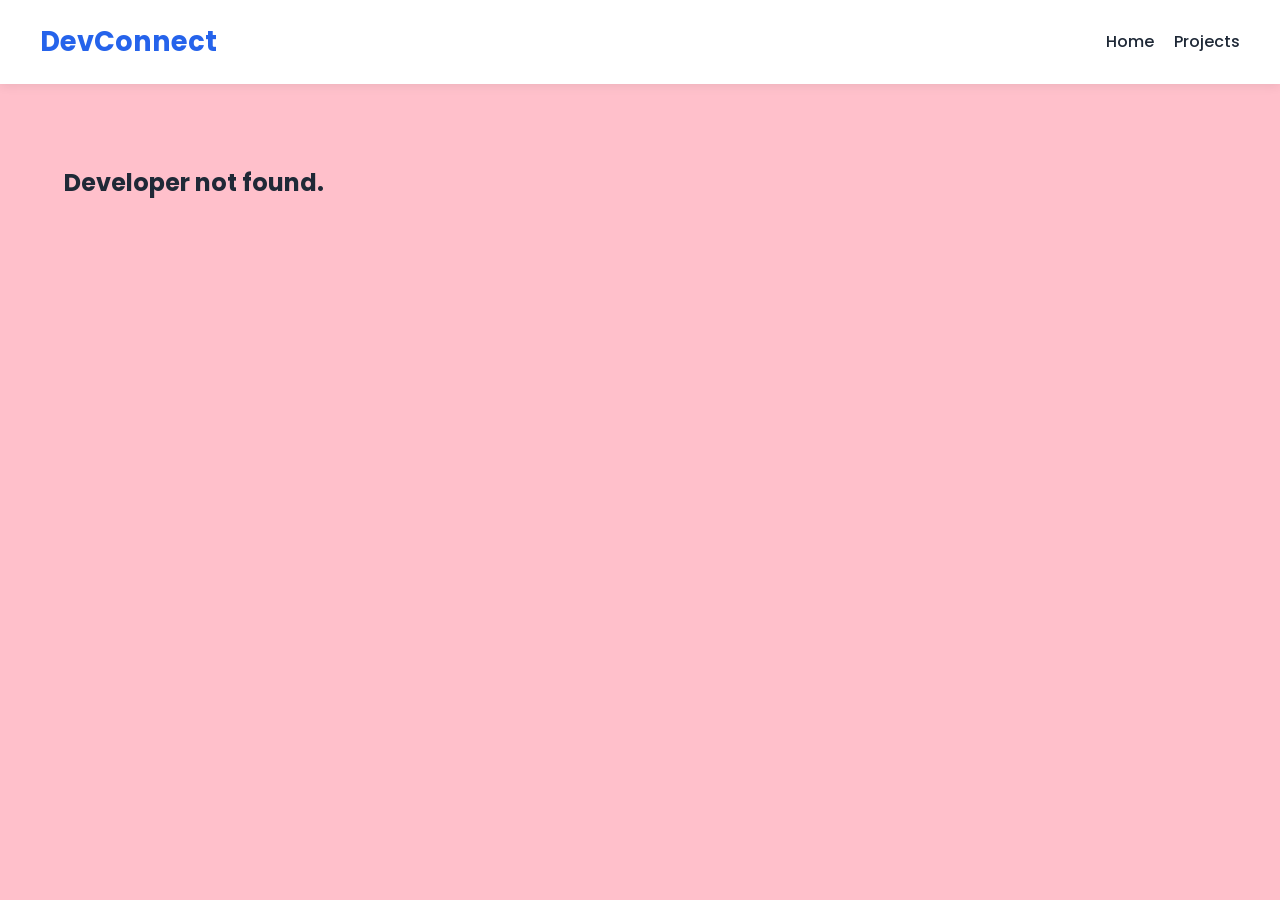
==== profile.html @ 8a1eb249 "Add registration modal UI" ====
<!DOCTYPE html>
<html lang="en">
<head>
    <meta charset="UTF-8">
    <meta name="viewport" content="width=device-width, initial-scale=1.0">
    <title>DevConnect - Developers</title>
    <link rel="stylesheet" href="css/style.css">
    <link rel="stylesheet" href="css/navbar.css">
    <link rel="stylesheet" href="css/cards.css">
    <link rel="stylesheet" href="css/responsive.css">
</head>
<body>
    <header>
        <nav class="navbar">
            <div class="logo">
                <h1>DevConnect</h1>
            </div>
            <ul class="nav-links">
                <li><a href="index.html">Home</a></li>
                
                <li><a href="projects.html">Projects</a></li>
                
            </ul>
            
        </nav>
    </header>
<section class="developers">
    <div class="container">
        <div id="profileContainer">

        </div>
    </div>
</section>
<script src="js/profile.js"></script>
</body>
</html>
    <!-- ==========================
     DEVELOPERS SECTION
---- css/style.css ----
/* ===========================
   GOOGLE FONT
=========================== */
@import url('https://fonts.googleapis.com/css2?family=Poppins:wght@300;400;500;600;700;800&display=swap');


/* ===========================
   RESET DEFAULT STYLES
=========================== */

*{
    margin:0;
    padding:0;
    box-sizing:border-box;
}


/* ===========================
   GLOBAL VARIABLES
=========================== */

:root{

    --primary-color:#2563eb;

    --secondary-color:#1e40af;

    --background-color:#f8fafc;

    --text-color:#1f2937;

    --white:#ffffff;

    --light-gray:#e5e7eb;

    --dark-gray:#6b7280;

}


/* ===========================
   BODY
=========================== */

body{

    font-family:'Poppins',sans-serif;

    background:var(--background-color);

    color:var(--text-color);

    line-height:1.6;

}


/* ===========================
   LINKS
=========================== */

a{

    text-decoration:none;

    color:inherit;

}


/* ===========================
   LISTS
=========================== */

ul{

    list-style:none;

}


/* ===========================
   IMAGES
=========================== */

img{

    max-width:100%;

    display:block;

}


/* ===========================
   BUTTON
=========================== */

button{

    font-family:inherit;

    cursor:pointer;

}

/*===========================
   Reusable Containers
============================*/
.container{
    width:min(90%,1200px);
    margin:0 auto;
    
}

/* ===========================
   HERO SECTION
=========================== */

.hero{

    min-height:85vh;

    display:flex;

    align-items:center;

}
.hero-content{

    display:grid;

    grid-template-columns:1fr 1fr;

    align-items:center;

    gap:60px;

}
/* ===========================
   HERO BADGE
=========================== */

.hero-badge{

    display:inline-block;

    background:#dbeafe;

    color:var(--primary-color);

    padding:8px 16px;

    border-radius:30px;

    font-size:.9rem;

    font-weight:600;

    margin-bottom:25px;

}


/* ===========================
   HERO TEXT
=========================== */

.hero-text h1{

    font-size:4rem;

    font-weight:800;

    letter-spacing:-2px;

    line-height:1.1;

    margin-bottom:25px;

}

.hero-text span{

    color:var(--primary-color);

}

.hero-text p{

    font-size:1.15rem;

    color:var(--dark-gray);

    max-width:550px;

    line-height:1.8;

    margin-bottom:40px;

}


/* ===========================
   HERO BUTTONS
=========================== */

.hero-buttons{

    display:flex;

    gap:20px;

}

.primary-btn{

    background:var(--primary-color);

    color:white;

    border:none;

    padding:14px 28px;

    border-radius:8px;

    font-size:1rem;

    font-weight:600;

    cursor:pointer;

    transition:all .3s ease;

}

.primary-btn:hover{

    transform:translateY(-3px);

    box-shadow:0 12px 25px rgba(37,99,235,.25);

}
.secondary-btn{

    background:white;

    color:var(--primary-color);

    border:2px solid var(--primary-color);

    padding:14px 28px;

    border-radius:8px;

    font-size:1rem;

    font-weight:600;

    cursor:pointer;

    transition:all .3s ease;

}

.secondary-btn:hover{

    background:var(--primary-color);

    color:white;

}


/* ===========================
   HERO IMAGE
=========================== */

.hero-image{

    display:flex;

    justify-content:center;

}

.hero-image img{

    width:100%;

    max-width:520px;

    animation:float 4s ease-in-out infinite;

}

/* ===========================
   FLOATING ANIMATION
=========================== */

@keyframes float{

    0%{

        transform:translateY(0);

    }

    50%{

        transform:translateY(-15px);

    }

    100%{

        transform:translateY(0);

    }

}
/* ===========================
   FOOTER
=========================== */

footer{

    background:#111827;

    color:white;

    padding:60px 0 20px;

}

.footer-grid{

    display:grid;

    grid-template-columns:2fr 1fr 1fr;

    gap:50px;

    margin-bottom:40px;

}

.footer-section h2{

    color:#60a5fa;

    margin-bottom:20px;

}

.footer-section h3{

    margin-bottom:20px;

}

.footer-section p{

    color:#d1d5db;

    margin-bottom:12px;

    line-height:1.7;

}

.footer-section ul{

    padding:0;

}

.footer-section ul li{

    margin-bottom:12px;

}

.footer-section a{

    color:#d1d5db;

    transition:.3s;

}

.footer-section a:hover{

    color:white;

}

hr{

    border:none;

    border-top:1px solid #374151;

    margin:25px 0;

}

.footer-bottom{

    text-align:center;

    color:#9ca3af;

}
---- css/navbar.css ----
/* ==========================
   NAVBAR
========================== */
body {
  background: pink !important;
}


.navbar{

    width:100%;

    display:flex;

    justify-content:space-between;

    align-items:center;

    padding:20px 40px;

    background:white;

    box-shadow:0 2px 10px rgba(0,0,0,0.08);

    position:sticky;

    top:0;

    z-index:1000;

}


/* ==========================
   LOGO
========================== */

.logo h1{

    color:var(--primary-color);

    font-size:1.7rem;

    font-weight:700;

}


/* ==========================
   NAV LINKS
========================== */

.nav-links{

    display:flex;

    gap:20px;

}


.nav-links a{

    font-size:1rem;

    font-weight:500;

    transition:0.3s;

}


.nav-links a:hover{

    color:var(--primary-color);

}


/* ==========================
   BUTTON
========================== */

.join-btn{

    padding:12px 22px;

    border:none;

    border-radius:8px;

    background:var(--primary-color);

    color:white;

    font-size:1rem;

    font-weight:600;

    transition:0.3s;

}


.join-btn:hover{

    background:var(--secondary-color);

}
---- css/cards.css ----
/* ===========================
   FEATURED DEVELOPERS
=========================== */

.developers{

    padding:80px 0;

}

.section-title{

    text-align:center;

    margin-bottom:50px;

}

.section-title h2{

    font-size:2.5rem;

    margin-bottom:10px;

}

.section-title p{

    color:var(--dark-gray);

}

/* Grid */

.developer-grid{

    display:grid;

    grid-template-columns:repeat(3,1fr);

    gap:30px;

}

/* Card */

.developer-card{

    background:white;

    padding:30px;

    border-radius:16px;

    text-align:center;

    box-shadow:0 8px 20px rgba(0,0,0,.08);

    transition:.3s;

}

.developer-card:hover{

    transform:translateY(-8px);

}

/* Image */

.developer-card img{

    width:120px;

    height:120px;

    border-radius:50%;

    margin:auto;

    margin-bottom:20px;

}

/* Name */

.developer-card h3{

    margin-bottom:8px;

}

/* Role */

.developer-card h4{

    color:var(--primary-color);

    margin-bottom:15px;

}

/* Description */

.developer-card p{

    color:var(--dark-gray);

    margin-bottom:20px;

}

/* Skills */

.skills{

    display:flex;

    justify-content:center;

    gap:10px;

    flex-wrap:wrap;

    margin-bottom:25px;

}

.skills span{

    background:#dbeafe;

    color:var(--primary-color);

    padding:6px 12px;

    border-radius:20px;

    font-size:.9rem;

}

/* Button */

.profile-btn{

    width:100%;

    background:var(--primary-color);

    color:white;

    border:none;

    padding:12px;

    border-radius:8px;

    font-weight:600;

    cursor:pointer;

}
/* ===========================
   FEATURED PROJECTS
=========================== */

.projects{

    padding:80px 0;

    background:#f8fafc;

}

.project-grid{

    display:grid;

    grid-template-columns:repeat(3,1fr);

    gap:30px;

}

.project-card{

    background:white;

    padding:30px;

    border-radius:16px;

    box-shadow:0 8px 20px rgba(0,0,0,.08);

    transition:.3s;

}

.project-card:hover{

    transform:translateY(-8px);

}

.project-card h3{

    color:var(--primary-color);

    margin-bottom:15px;

}

.project-card p{

    color:var(--dark-gray);

    margin-bottom:20px;

    line-height:1.6;

}

.project-tech{

    display:flex;

    flex-wrap:wrap;

    gap:10px;

    margin-bottom:25px;

}

.project-tech span{

    background:#dbeafe;

    color:var(--primary-color);

    padding:6px 12px;

    border-radius:20px;

    font-size:.9rem;

}

.project-btn{

    width:100%;

    border:none;

    background:var(--primary-color);

    color:white;

    padding:12px;

    border-radius:8px;

    font-size:1rem;

    font-weight:600;

    cursor:pointer;

    transition:.3s;

}

.project-btn:hover{

    background:var(--secondary-color);

}
/* ===========================
   STATISTICS
=========================== */

.stats{

    padding:80px 0;

}

.stats-grid{

    display:grid;

    grid-template-columns:repeat(4,1fr);

    gap:30px;

}

.stat-card{

    background:white;

    text-align:center;

    padding:40px 20px;

    border-radius:16px;

    box-shadow:0 8px 20px rgba(0,0,0,.08);

    transition:.3s;

}

.stat-card:hover{

    transform:translateY(-8px);

}

.stat-card h2{

    font-size:2.8rem;

    color:var(--primary-color);

    margin-bottom:10px;

}

.stat-card p{

    color:var(--dark-gray);

    font-size:1.1rem;

    font-weight:500;

}
---- css/responsive.css ----
/* ===========================
   TABLETS
=========================== */

@media (max-width:992px){

    .hero-content{

        grid-template-columns:1fr;

        text-align:center;

    }

    .hero-image{

        margin-top:40px;

    }

    .developer-grid{

        grid-template-columns:repeat(2,1fr);

    }

    .project-grid{

        grid-template-columns:repeat(2,1fr);

    }

    .stats-grid{

        grid-template-columns:repeat(2,1fr);

    }

    .footer-grid{

        grid-template-columns:1fr;

        text-align:center;

    }

}
/* ===========================
   MOBILE
=========================== */

@media (max-width:768px){

    .navbar{

        flex-direction:column;

        gap:20px;

    }

    .nav-links{

        flex-direction:column;

        align-items:center;

    }

    .hero-text h1{

        font-size:2.5rem;

    }

    .developer-grid{

        grid-template-columns:1fr;

    }

    .project-grid{

        grid-template-columns:1fr;

    }

    .stats-grid{

        grid-template-columns:1fr;

    }

    .hero-buttons{

        flex-direction:column;

    }

}
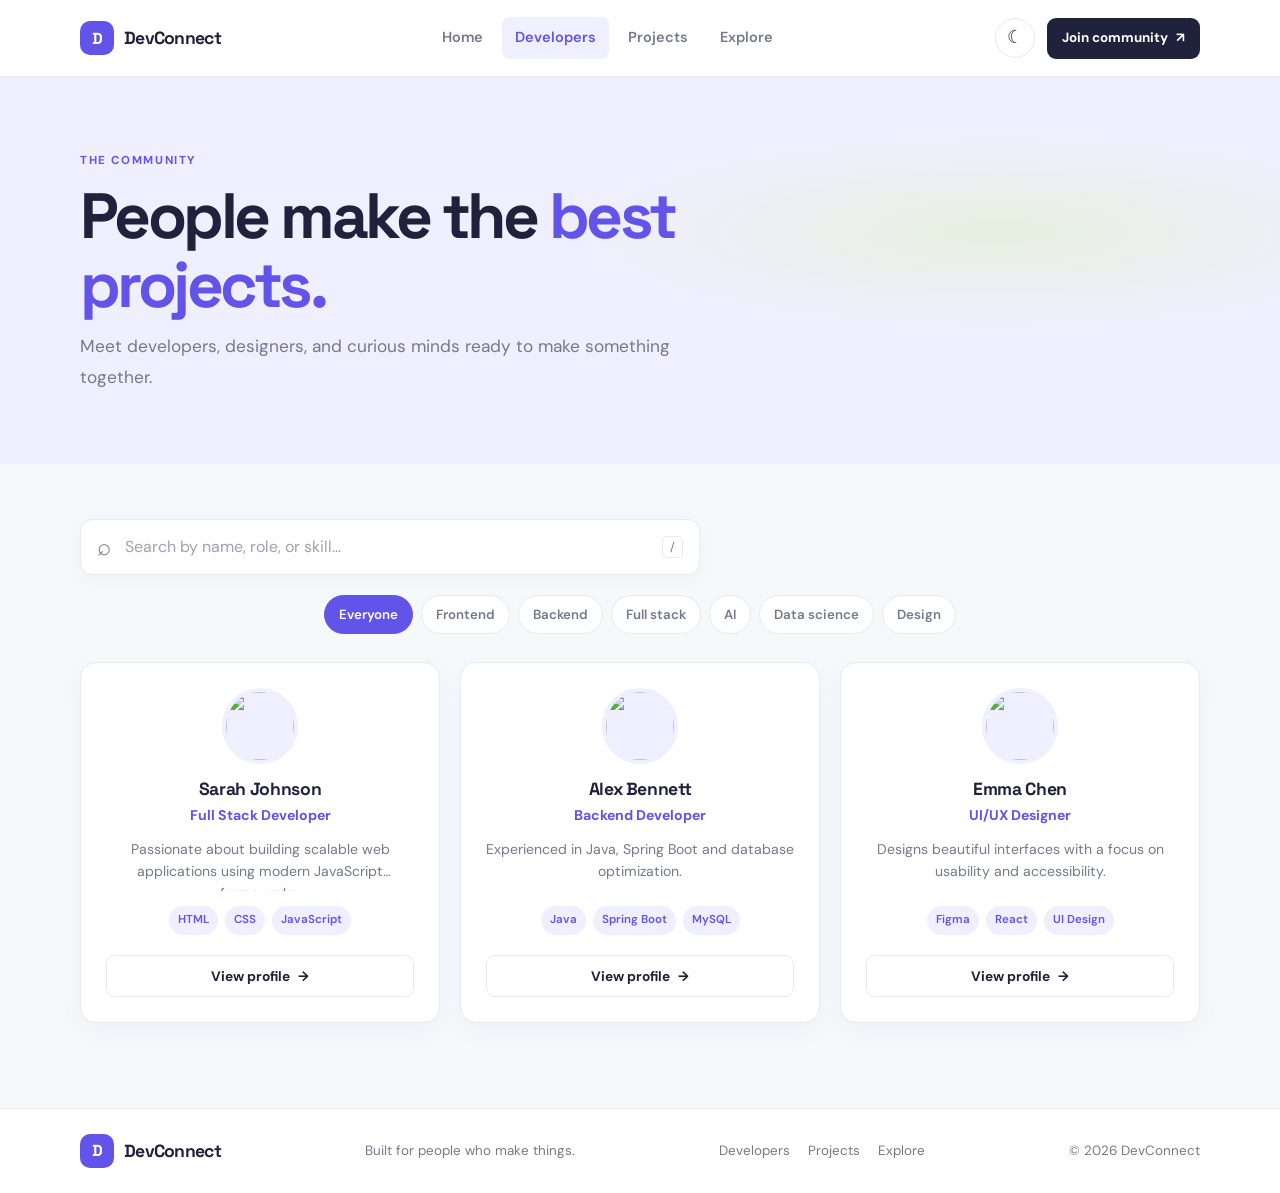
==== commit b38cf2e9: "Upgraded DevConnect with improved UI and enhanced features" ====
--- a/profile.html
+++ b/profile.html
@@ -3,36 +3,30 @@
 <head>
     <meta charset="UTF-8">
     <meta name="viewport" content="width=device-width, initial-scale=1.0">
-    <title>DevConnect - Developers</title>
-    <link rel="stylesheet" href="css/style.css">
-    <link rel="stylesheet" href="css/navbar.css">
-    <link rel="stylesheet" href="css/cards.css">
-    <link rel="stylesheet" href="css/responsive.css">
+    <meta name="description" content="Meet developers and find your next collaborator on DevConnect.">
+    <title>Developers — DevConnect</title>
+    <link rel="preconnect" href="https://fonts.googleapis.com">
+    <link rel="preconnect" href="https://fonts.gstatic.com" crossorigin>
+    <link href="https://fonts.googleapis.com/css2?family=DM+Sans:wght@400;500;600;700&family=Space+Grotesk:wght@500;600;700&display=swap" rel="stylesheet">
+    <link rel="stylesheet" href="css/style.css"><link rel="stylesheet" href="css/navbar.css"><link rel="stylesheet" href="css/cards.css"><link rel="stylesheet" href="css/responsive.css">
 </head>
 <body>
-    <header>
-        <nav class="navbar">
-            <div class="logo">
-                <h1>DevConnect</h1>
+    <header class="site-header"><nav class="navbar container" aria-label="Main navigation">
+        <a class="logo" href="index.html"><span class="logo-mark">D</span><span>DevConnect</span></a>
+        <ul class="nav-links"><li><a href="index.html">Home</a></li><li><a class="active" href="profile.html">Developers</a></li><li><a href="projects.html">Projects</a></li><li><a href="search.html">Explore</a></li></ul>
+        <div class="nav-actions"><button id="themeToggle" class="theme-btn" type="button" aria-label="Switch to dark theme">☾</button><a class="join-btn" href="index.html#join">Join community <span aria-hidden="true">↗</span></a></div>
+    </nav></header>
+    <main>
+        <section class="page-hero"><div class="container"><p class="eyebrow">THE COMMUNITY</p><h1>People make the <span>best projects.</span></h1><p>Meet developers, designers, and curious minds ready to make something together.</p></div></section>
+        <section class="page-content"><div class="container">
+            <div class="search-box"><span aria-hidden="true">⌕</span><input id="searchInput" type="search" placeholder="Search by name, role, or skill..." aria-label="Search developers"><kbd>/</kbd></div>
+            <div class="filter-buttons" aria-label="Filter developers by role">
+                <button class="filter-btn active" data-role="all" type="button">Everyone</button><button class="filter-btn" data-role="Frontend Developer" type="button">Frontend</button><button class="filter-btn" data-role="Backend Developer" type="button">Backend</button><button class="filter-btn" data-role="Full Stack Developer" type="button">Full stack</button><button class="filter-btn" data-role="AI Engineer" type="button">AI</button><button class="filter-btn" data-role="Data Scientist" type="button">Data science</button><button class="filter-btn" data-role="UI/UX Designer" type="button">Design</button>
             </div>
-            <ul class="nav-links">
-                <li><a href="index.html">Home</a></li>
-                
-                <li><a href="projects.html">Projects</a></li>
-                
-            </ul>
-            
-        </nav>
-    </header>
-<section class="developers">
-    <div class="container">
-        <div id="profileContainer">
-
-        </div>
-    </div>
-</section>
-<script src="js/profile.js"></script>
+            <div id="profileContainer"></div><div class="developer-grid" id="developerGrid" aria-live="polite"></div>
+        </div></section>
+    </main>
+    <footer class="site-footer"><div class="container footer-inner"><a class="logo footer-logo" href="index.html"><span class="logo-mark">D</span><span>DevConnect</span></a><p>Built for people who make things.</p><div class="footer-links"><a href="profile.html">Developers</a><a href="projects.html">Projects</a><a href="search.html">Explore</a></div><small>© 2026 DevConnect</small></div></footer>
+    <script src="js/storage.js"></script><script src="js/developers.js"></script><script src="js/profile.js"></script><script src="js/theme.js"></script>
 </body>
 </html>
-    <!-- ==========================
-     DEVELOPERS SECTION
--- a/css/style.css
+++ b/css/style.css
@@ -1,415 +1,458 @@
-/* ===========================
-   GOOGLE FONT
-=========================== */
-@import url('https://fonts.googleapis.com/css2?family=Poppins:wght@300;400;500;600;700;800&display=swap');
-
-
-/* ===========================
-   RESET DEFAULT STYLES
-=========================== */
-
-*{
-    margin:0;
-    padding:0;
-    box-sizing:border-box;
-}
-
-
-/* ===========================
-   GLOBAL VARIABLES
-=========================== */
-
-:root{
-
-    --primary-color:#2563eb;
-
-    --secondary-color:#1e40af;
-
-    --background-color:#f8fafc;
-
-    --text-color:#1f2937;
-
-    --white:#ffffff;
-
-    --light-gray:#e5e7eb;
-
-    --dark-gray:#6b7280;
-
-}
-
-
-/* ===========================
-   BODY
-=========================== */
-
-body{
-
-    font-family:'Poppins',sans-serif;
-
-    background:var(--background-color);
-
-    color:var(--text-color);
-
-    line-height:1.6;
-
-}
-
-
-/* ===========================
-   LINKS
-=========================== */
-
-a{
-
-    text-decoration:none;
-
-    color:inherit;
-
-}
-
-
-/* ===========================
-   LISTS
-=========================== */
-
-ul{
-
-    list-style:none;
-
-}
-
-
-/* ===========================
-   IMAGES
-=========================== */
-
-img{
-
-    max-width:100%;
-
-    display:block;
-
-}
-
-
-/* ===========================
-   BUTTON
-=========================== */
-
-button{
-
-    font-family:inherit;
-
-    cursor:pointer;
-
-}
-
-/*===========================
-   Reusable Containers
-============================*/
-.container{
-    width:min(90%,1200px);
-    margin:0 auto;
-    
-}
-
-/* ===========================
-   HERO SECTION
-=========================== */
-
-.hero{
-
-    min-height:85vh;
-
-    display:flex;
-
-    align-items:center;
-
-}
-.hero-content{
-
-    display:grid;
-
-    grid-template-columns:1fr 1fr;
-
-    align-items:center;
-
-    gap:60px;
-
-}
-/* ===========================
-   HERO BADGE
-=========================== */
-
-.hero-badge{
-
-    display:inline-block;
-
-    background:#dbeafe;
-
-    color:var(--primary-color);
-
-    padding:8px 16px;
-
-    border-radius:30px;
-
-    font-size:.9rem;
-
-    font-weight:600;
-
-    margin-bottom:25px;
-
-}
-
-
-/* ===========================
-   HERO TEXT
-=========================== */
-
-.hero-text h1{
-
-    font-size:4rem;
-
-    font-weight:800;
-
-    letter-spacing:-2px;
-
-    line-height:1.1;
-
-    margin-bottom:25px;
-
-}
-
-.hero-text span{
-
-    color:var(--primary-color);
-
-}
-
-.hero-text p{
-
-    font-size:1.15rem;
-
-    color:var(--dark-gray);
-
-    max-width:550px;
-
-    line-height:1.8;
-
-    margin-bottom:40px;
-
-}
-
-
-/* ===========================
-   HERO BUTTONS
-=========================== */
-
-.hero-buttons{
-
-    display:flex;
-
-    gap:20px;
-
-}
-
-.primary-btn{
-
-    background:var(--primary-color);
-
-    color:white;
-
-    border:none;
-
-    padding:14px 28px;
-
-    border-radius:8px;
-
-    font-size:1rem;
-
-    font-weight:600;
-
-    cursor:pointer;
-
-    transition:all .3s ease;
-
-}
-
-.primary-btn:hover{
-
-    transform:translateY(-3px);
-
-    box-shadow:0 12px 25px rgba(37,99,235,.25);
-
-}
-.secondary-btn{
-
-    background:white;
-
-    color:var(--primary-color);
-
-    border:2px solid var(--primary-color);
-
-    padding:14px 28px;
-
-    border-radius:8px;
-
-    font-size:1rem;
-
-    font-weight:600;
-
-    cursor:pointer;
-
-    transition:all .3s ease;
-
-}
-
-.secondary-btn:hover{
-
-    background:var(--primary-color);
-
-    color:white;
-
-}
-
-
-/* ===========================
-   HERO IMAGE
-=========================== */
-
-.hero-image{
-
-    display:flex;
-
-    justify-content:center;
-
-}
-
-.hero-image img{
-
-    width:100%;
-
-    max-width:520px;
-
-    animation:float 4s ease-in-out infinite;
-
-}
-
-/* ===========================
-   FLOATING ANIMATION
-=========================== */
-
-@keyframes float{
-
-    0%{
-
-        transform:translateY(0);
-
-    }
-
-    50%{
-
-        transform:translateY(-15px);
-
-    }
-
-    100%{
-
-        transform:translateY(0);
-
-    }
-
-}
-/* ===========================
-   FOOTER
-=========================== */
-
-footer{
-
-    background:#111827;
-
-    color:white;
-
-    padding:60px 0 20px;
-
-}
-
-.footer-grid{
-
-    display:grid;
-
-    grid-template-columns:2fr 1fr 1fr;
-
-    gap:50px;
-
-    margin-bottom:40px;
-
-}
-
-.footer-section h2{
-
-    color:#60a5fa;
-
-    margin-bottom:20px;
-
-}
-
-.footer-section h3{
-
-    margin-bottom:20px;
-
-}
-
-.footer-section p{
-
-    color:#d1d5db;
-
-    margin-bottom:12px;
-
-    line-height:1.7;
-
-}
-
-.footer-section ul{
-
-    padding:0;
-
-}
-
-.footer-section ul li{
-
-    margin-bottom:12px;
-
-}
-
-.footer-section a{
-
-    color:#d1d5db;
-
-    transition:.3s;
-
-}
-
-.footer-section a:hover{
-
-    color:white;
-
-}
-
-hr{
-
-    border:none;
-
-    border-top:1px solid #374151;
-
-    margin:25px 0;
-
-}
-
-.footer-bottom{
-
-    text-align:center;
-
-    color:#9ca3af;
-
-}+:root {
+    color-scheme: light;
+    --primary: #6254e8;
+    --primary-dark: #4e42ce;
+    --accent: #c9f277;
+    --background: #f7f8fc;
+    --surface: #ffffff;
+    --surface-soft: #f0efff;
+    --text: #20213a;
+    --muted: #76788c;
+    --border: #e8e9f1;
+    --shadow: 0 16px 46px rgba(37, 39, 78, .08);
+    --heading-font: "Space Grotesk", sans-serif;
+}
+
+* {
+    box-sizing: border-box;
+}
+
+[hidden] {
+    display: none !important;
+}
+
+html {
+    scroll-behavior: smooth;
+}
+
+body {
+    margin: 0;
+    background: var(--background);
+    color: var(--text);
+    font-family: "DM Sans", sans-serif;
+    font-size: 16px;
+    line-height: 1.6;
+    transition: background-color .2s ease, color .2s ease;
+}
+
+body.dark-mode {
+    color-scheme: dark;
+    --background: #141522;
+    --surface: #1d1e2d;
+    --surface-soft: #292743;
+    --text: #f2f1fa;
+    --muted: #a4a5b8;
+    --border: #343548;
+    --shadow: 0 16px 46px rgba(0, 0, 0, .2);
+}
+
+body.modal-open {
+    overflow: hidden;
+}
+
+a {
+    color: inherit;
+    text-decoration: none;
+}
+
+button,
+input,
+textarea {
+    font: inherit;
+}
+
+button,
+a {
+    -webkit-tap-highlight-color: transparent;
+}
+
+button {
+    cursor: pointer;
+}
+
+img {
+    display: block;
+    max-width: 100%;
+}
+
+.container {
+    width: min(1120px, calc(100% - 48px));
+    margin-inline: auto;
+}
+
+.hero {
+    position: relative;
+    overflow: hidden;
+    min-height: 610px;
+    display: flex;
+    align-items: center;
+    background:
+        radial-gradient(ellipse at 75% 46%, rgba(201, 242, 119, .23), transparent 28%),
+        linear-gradient(115deg, var(--background) 48%, #f0efff 100%);
+}
+
+.dark-mode .hero {
+    background:
+        radial-gradient(ellipse at 75% 46%, rgba(111, 130, 58, .22), transparent 28%),
+        linear-gradient(115deg, var(--background) 48%, #202035 100%);
+}
+
+.hero-content {
+    display: grid;
+    grid-template-columns: 1.05fr .95fr;
+    align-items: center;
+    gap: 48px;
+    padding-block: 70px;
+}
+
+.hero-text {
+    position: relative;
+    z-index: 1;
+}
+
+.hero-badge {
+    display: inline-flex;
+    align-items: center;
+    gap: 9px;
+    padding: 8px 13px;
+    border: 1px solid var(--border);
+    border-radius: 999px;
+    background: var(--surface);
+    color: var(--muted);
+    font-size: .82rem;
+    font-weight: 600;
+}
+
+.status-dot {
+    width: 8px;
+    height: 8px;
+    border-radius: 50%;
+    background: #79c64d;
+    box-shadow: 0 0 0 4px rgba(121, 198, 77, .15);
+}
+
+.hero h1,
+.page-hero h1 {
+    margin: 23px 0 18px;
+    font: 700 clamp(2.8rem, 5vw, 4.65rem)/1.07 var(--heading-font);
+    letter-spacing: -.055em;
+}
+
+.hero h1 span,
+.page-hero h1 span {
+    color: var(--primary);
+}
+
+.hero-text > p,
+.page-hero p:not(.eyebrow) {
+    max-width: 560px;
+    margin: 0;
+    color: var(--muted);
+    font-size: 1.08rem;
+    line-height: 1.8;
+}
+
+.hero-buttons {
+    display: flex;
+    flex-wrap: wrap;
+    gap: 12px;
+    margin-top: 30px;
+}
+
+.primary-btn,
+.secondary-btn {
+    display: inline-flex;
+    align-items: center;
+    justify-content: center;
+    gap: 12px;
+    min-height: 48px;
+    padding: 0 21px;
+    border: 1px solid transparent;
+    border-radius: 10px;
+    font-weight: 700;
+    transition: transform .18s ease, background-color .18s ease, box-shadow .18s ease;
+}
+
+.primary-btn {
+    background: var(--primary);
+    color: #fff;
+    box-shadow: 0 8px 18px rgba(98, 84, 232, .2);
+}
+
+.primary-btn:hover {
+    transform: translateY(-2px);
+    background: var(--primary-dark);
+    box-shadow: 0 12px 24px rgba(98, 84, 232, .25);
+}
+
+.secondary-btn {
+    border-color: var(--border);
+    background: var(--surface);
+    color: var(--text);
+}
+
+.secondary-btn:hover {
+    transform: translateY(-2px);
+    border-color: var(--primary);
+    color: var(--primary);
+}
+
+.hero-proof {
+    display: flex;
+    align-items: center;
+    gap: 12px;
+    margin-top: 36px;
+    color: var(--muted);
+    font-size: .88rem;
+}
+
+.avatar-stack {
+    display: flex;
+    padding-left: 5px;
+}
+
+.avatar-stack span {
+    display: grid;
+    width: 31px;
+    height: 31px;
+    margin-left: -5px;
+    place-items: center;
+    border: 2px solid var(--background);
+    border-radius: 50%;
+    background: #e3dcff;
+    color: #5345bd;
+    font-size: .61rem;
+    font-weight: 700;
+}
+
+.avatar-stack span:nth-child(2) { background: #ddf2c0; color: #436a20; }
+.avatar-stack span:nth-child(3) { background: #ffdfd3; color: #9c523d; }
+.avatar-stack span:nth-child(4) { background: var(--primary); color: #fff; }
+
+.hero-visual {
+    position: relative;
+    display: grid;
+    min-height: 390px;
+    place-items: center;
+}
+
+.hero-visual > img {
+    position: relative;
+    z-index: 1;
+    width: min(100%, 470px);
+    filter: drop-shadow(0 20px 24px rgba(79, 76, 125, .1));
+}
+
+.hero-orbit {
+    position: absolute;
+    width: 360px;
+    height: 360px;
+    border: 1px solid rgba(98, 84, 232, .13);
+    border-radius: 50%;
+}
+
+.orbit-two {
+    width: 285px;
+    height: 285px;
+    border-color: rgba(98, 84, 232, .1);
+}
+
+.floating-note {
+    position: absolute;
+    z-index: 2;
+    display: flex;
+    align-items: center;
+    gap: 10px;
+    padding: 12px 16px 12px 12px;
+    border: 1px solid rgba(232, 233, 241, .8);
+    border-radius: 14px;
+    background: var(--surface);
+    box-shadow: var(--shadow);
+}
+
+.note-top { top: 43px; right: -5px; }
+.note-bottom { bottom: 40px; left: 0; }
+.note-icon { display: grid; width: 34px; height: 34px; place-items: center; border-radius: 10px; background: #f0efff; color: var(--primary); font-size: 1.1rem; }
+.note-green { background: #edf8df; color: #558b29; }
+.floating-note strong,
+.floating-note small { display: block; }
+.floating-note strong { font-size: .8rem; }
+.floating-note small { color: var(--muted); font-size: .69rem; }
+
+.section-space {
+    padding-block: 88px;
+}
+
+.section-heading {
+    display: flex;
+    align-items: end;
+    justify-content: space-between;
+    gap: 24px;
+    margin-bottom: 30px;
+}
+
+.eyebrow {
+    margin: 0 0 8px;
+    color: var(--primary);
+    font-size: .72rem;
+    font-weight: 700;
+    letter-spacing: .14em;
+}
+
+.section-heading h2,
+.join-banner h2 {
+    margin: 0;
+    font: 700 clamp(1.8rem, 3vw, 2.45rem)/1.2 var(--heading-font);
+    letter-spacing: -.04em;
+}
+
+.section-intro {
+    margin: 8px 0 0;
+    color: var(--muted);
+}
+
+.text-link {
+    flex: none;
+    color: var(--primary);
+    font-weight: 700;
+}
+
+.text-link span {
+    display: inline-block;
+    margin-left: 5px;
+    transition: transform .18s ease;
+}
+
+.text-link:hover span { transform: translateX(4px); }
+
+.search-box {
+    display: flex;
+    align-items: center;
+    gap: 12px;
+    width: min(100%, 620px);
+    min-height: 56px;
+    margin: 0 auto 20px;
+    padding: 0 16px;
+    border: 1px solid var(--border);
+    border-radius: 12px;
+    background: var(--surface);
+    color: var(--muted);
+    box-shadow: 0 5px 16px rgba(37, 39, 78, .03);
+}
+
+.search-box > span { font-size: 1.5rem; line-height: 1; }
+.search-box input { flex: 1; width: 0; border: 0; outline: 0; background: transparent; color: var(--text); }
+.search-box input::placeholder { color: #a0a1b0; }
+.search-box kbd { padding: 2px 7px; border: 1px solid var(--border); border-radius: 5px; color: var(--muted); font: .75rem "DM Sans", sans-serif; }
+
+.filter-buttons {
+    display: flex;
+    flex-wrap: wrap;
+    justify-content: center;
+    gap: 8px;
+    margin: 0 auto 28px;
+}
+
+.filter-btn {
+    padding: 8px 14px;
+    border: 1px solid var(--border);
+    border-radius: 999px;
+    background: var(--surface);
+    color: var(--muted);
+    font-size: .83rem;
+    font-weight: 600;
+    transition: all .18s ease;
+}
+
+.filter-btn:hover,
+.filter-btn.active {
+    border-color: var(--primary);
+    background: var(--primary);
+    color: #fff;
+}
+
+.projects {
+    background: var(--surface-soft);
+}
+
+.join-banner {
+    padding-block: 64px;
+    background: var(--primary);
+    color: #fff;
+}
+
+.join-banner-inner {
+    display: flex;
+    align-items: center;
+    justify-content: space-between;
+    gap: 30px;
+}
+
+.join-banner .eyebrow { color: var(--accent); }
+.join-banner p:not(.eyebrow) { margin: 10px 0 0; color: rgba(255,255,255,.78); }
+.join-banner .primary-btn { flex: none; background: var(--accent); color: #25283b; box-shadow: none; }
+.join-banner .primary-btn:hover { background: #d7ff91; }
+
+.site-footer {
+    padding-block: 25px;
+    border-top: 1px solid var(--border);
+    background: var(--surface);
+}
+
+.footer-inner {
+    display: flex;
+    align-items: center;
+    justify-content: space-between;
+    gap: 20px;
+}
+
+.footer-inner > p,
+.footer-inner small { margin: 0; color: var(--muted); font-size: .84rem; }
+.footer-links { display: flex; gap: 18px; color: var(--muted); font-size: .84rem; }
+.footer-links a:hover { color: var(--primary); }
+
+.page-hero {
+    padding: 75px 0 70px;
+    background: radial-gradient(ellipse at 78% 40%, rgba(201, 242, 119, .23), transparent 30%), var(--surface-soft);
+}
+
+.page-hero h1 {
+    max-width: 760px;
+    margin: 12px 0;
+    font-size: clamp(2.6rem, 5vw, 4rem);
+}
+
+.page-hero p:not(.eyebrow) { max-width: 660px; }
+.page-content { min-height: 480px; padding-block: 55px 85px; }
+.page-content > .container > .search-box { margin-inline: 0; }
+.global-search { width: min(100%, 760px) !important; min-height: 64px; }
+.result-summary { margin: 22px 0; color: var(--muted); }
+.search-section { margin-top: 44px; }
+.search-section-heading { display: flex; align-items: center; gap: 10px; margin-bottom: 18px; }
+.search-section-heading h2 { margin: 0; font: 700 1.35rem var(--heading-font); }
+.search-section-heading span { display: grid; min-width: 25px; height: 25px; padding-inline: 6px; place-items: center; border-radius: 99px; background: var(--surface-soft); color: var(--muted); font-size: .75rem; }
+.empty-inline { margin: 0; padding: 20px; border: 1px dashed var(--border); border-radius: 12px; color: var(--muted); }
+.empty-state { grid-column: 1 / -1; padding: 50px 20px; text-align: center; color: var(--muted); }
+.empty-state > span { color: var(--primary); font-size: 2rem; }
+.empty-state h2,
+.empty-state h3 { margin: 8px 0; color: var(--text); font-family: var(--heading-font); }
+.empty-state p { margin: 0; }
+.error-state { border: 1px solid var(--border); border-radius: 16px; background: var(--surface); }
+
+.profile-detail { overflow: hidden; max-width: 820px; margin: 10px auto 50px; border: 1px solid var(--border); border-radius: 20px; background: var(--surface); box-shadow: var(--shadow); }
+.profile-cover { height: 175px; background: radial-gradient(circle at 75% 10%, rgba(201,242,119,.8), transparent 25%), linear-gradient(120deg, #6254e8, #968af5); }
+.profile-detail-content { position: relative; padding: 0 45px 42px; }
+.profile-detail-avatar { display: grid; width: 112px; height: 112px; margin-top: -56px; margin-bottom: 22px; place-items: center; overflow: hidden; border: 5px solid var(--surface); border-radius: 50%; background: var(--surface-soft); }
+.profile-detail-avatar img { width: 100%; height: 100%; object-fit: cover; }
+.profile-avatar-fallback { font-size: 2.3rem !important; }
+.profile-detail h1 { margin: 0; font: 700 2rem var(--heading-font); }
+.profile-about { max-width: 650px; margin: 18px 0; color: var(--muted); }
+.profile-location { color: var(--muted); font-size: .9rem; }
+.profile-actions { display: flex; flex-wrap: wrap; gap: 10px; margin-top: 26px; }
+.profile-actions .primary-btn,
+.profile-actions .secondary-btn { min-height: 42px; }
+.back-link { display: inline-block; margin-top: 26px; color: var(--primary); font-weight: 600; }
+
+@media (prefers-reduced-motion: reduce) {
+    *, *::before, *::after { scroll-behavior: auto !important; animation-duration: .01ms !important; transition-duration: .01ms !important; }
+}
--- a/css/navbar.css
+++ b/css/navbar.css
@@ -1,109 +1,108 @@
-/* ==========================
-   NAVBAR
-========================== */
-body {
-  background: pink !important;
+.site-header {
+    position: sticky;
+    z-index: 20;
+    top: 0;
+    border-bottom: 1px solid var(--border);
+    background: color-mix(in srgb, var(--surface) 92%, transparent);
+    backdrop-filter: blur(14px);
 }
 
-
-.navbar{
-
-    width:100%;
-
-    display:flex;
-
-    justify-content:space-between;
-
-    align-items:center;
-
-    padding:20px 40px;
-
-    background:white;
-
-    box-shadow:0 2px 10px rgba(0,0,0,0.08);
-
-    position:sticky;
-
-    top:0;
-
-    z-index:1000;
-
+.navbar {
+    display: flex;
+    min-height: 76px;
+    align-items: center;
+    justify-content: space-between;
+    gap: 28px;
 }
 
-
-/* ==========================
-   LOGO
-========================== */
-
-.logo h1{
-
-    color:var(--primary-color);
-
-    font-size:1.7rem;
-
-    font-weight:700;
-
+.logo {
+    display: inline-flex;
+    flex: none;
+    align-items: center;
+    gap: 10px;
+    font: 700 1.1rem var(--heading-font);
+    letter-spacing: -.04em;
 }
 
-
-/* ==========================
-   NAV LINKS
-========================== */
-
-.nav-links{
-
-    display:flex;
-
-    gap:20px;
-
+.logo-mark {
+    display: grid;
+    width: 34px;
+    height: 34px;
+    place-items: center;
+    border-radius: 10px;
+    background: var(--primary);
+    color: #fff;
+    font-size: 1rem;
 }
 
-
-.nav-links a{
-
-    font-size:1rem;
-
-    font-weight:500;
-
-    transition:0.3s;
-
+.nav-links {
+    display: flex;
+    align-items: center;
+    gap: 6px;
+    margin: 0;
+    padding: 0;
+    list-style: none;
 }
 
-
-.nav-links a:hover{
-
-    color:var(--primary-color);
-
+.nav-links a {
+    display: block;
+    padding: 9px 13px;
+    border-radius: 8px;
+    color: var(--muted);
+    font-size: .91rem;
+    font-weight: 600;
+    transition: color .18s ease, background .18s ease;
 }
 
-
-/* ==========================
-   BUTTON
-========================== */
-
-.join-btn{
-
-    padding:12px 22px;
-
-    border:none;
-
-    border-radius:8px;
-
-    background:var(--primary-color);
-
-    color:white;
-
-    font-size:1rem;
-
-    font-weight:600;
-
-    transition:0.3s;
-
+.nav-links a:hover,
+.nav-links a.active {
+    background: var(--surface-soft);
+    color: var(--primary);
 }
 
+.nav-actions {
+    display: flex;
+    flex: none;
+    align-items: center;
+    gap: 12px;
+}
 
-.join-btn:hover{
+.theme-btn {
+    display: grid;
+    width: 40px;
+    height: 40px;
+    place-items: center;
+    border: 1px solid var(--border);
+    border-radius: 50%;
+    background: var(--surface);
+    color: var(--text);
+    font-size: 1.15rem;
+    transition: transform .2s ease, border-color .2s ease;
+}
 
-    background:var(--secondary-color);
+.theme-btn:hover {
+    transform: rotate(15deg);
+    border-color: var(--primary);
+}
 
-}+.join-btn {
+    display: inline-flex;
+    min-height: 41px;
+    align-items: center;
+    justify-content: center;
+    gap: 8px;
+    padding: 0 15px;
+    border: 0;
+    border-radius: 9px;
+    background: var(--text);
+    color: var(--surface);
+    font-size: .84rem;
+    font-weight: 700;
+    transition: transform .18s ease, background .18s ease;
+}
+
+.join-btn:hover {
+    transform: translateY(-1px);
+    background: var(--primary);
+    color: #fff;
+}
--- a/css/cards.css
+++ b/css/cards.css
@@ -1,339 +1,72 @@
-/* ===========================
-   FEATURED DEVELOPERS
-=========================== */
-
-.developers{
-
-    padding:80px 0;
-
+.developer-grid,
+.project-grid {
+    display: grid;
+    grid-template-columns: repeat(3, minmax(0, 1fr));
+    gap: 20px;
 }
 
-.section-title{
-
-    text-align:center;
-
-    margin-bottom:50px;
-
+.developer-card,
+.project-card {
+    min-width: 0;
+    padding: 25px;
+    border: 1px solid var(--border);
+    border-radius: 16px;
+    background: var(--surface);
+    box-shadow: 0 8px 24px rgba(37, 39, 78, .035);
+    transition: transform .2s ease, box-shadow .2s ease, border-color .2s ease;
 }
 
-.section-title h2{
-
-    font-size:2.5rem;
-
-    margin-bottom:10px;
-
+.developer-card:hover,
+.project-card:hover {
+    transform: translateY(-4px);
+    border-color: rgba(98, 84, 232, .28);
+    box-shadow: var(--shadow);
 }
 
-.section-title p{
+.developer-card { display: flex; flex-direction: column; align-items: center; text-align: center; }
+.developer-avatar { display: grid; width: 76px; height: 76px; margin-bottom: 14px; place-items: center; overflow: hidden; border: 4px solid var(--surface-soft); border-radius: 50%; background: var(--surface-soft); }
+.developer-avatar img { width: 100%; height: 100%; object-fit: cover; }
+.avatar-fallback { display: grid; width: 100%; height: 100%; place-items: center; color: var(--primary); font: 700 1.5rem var(--heading-font); }
+.developer-card h3 { margin: 0; font: 700 1.1rem var(--heading-font); letter-spacing: -.02em; }
+.developer-role { margin: 4px 0 0; color: var(--primary); font-size: .88rem; font-weight: 700; }
+.developer-about { display: -webkit-box; overflow: hidden; min-height: 52px; margin: 13px 0; color: var(--muted); font-size: .88rem; line-height: 1.55; -webkit-box-orient: vertical; -webkit-line-clamp: 2; }
 
-    color:var(--dark-gray);
+.skills,
+.project-tech { display: flex; flex-wrap: wrap; justify-content: center; gap: 7px; }
+.skills { margin: 2px 0 20px; }
+.skills span,
+.project-tech span { padding: 5px 9px; border-radius: 999px; background: var(--surface-soft); color: var(--primary); font-size: .72rem; font-weight: 600; }
 
+.profile-btn,
+.project-link {
+    display: inline-flex;
+    width: 100%;
+    min-height: 42px;
+    align-items: center;
+    justify-content: center;
+    gap: 8px;
+    margin-top: auto;
+    border: 1px solid var(--border);
+    border-radius: 9px;
+    color: var(--text);
+    font-size: .86rem;
+    font-weight: 700;
+    transition: background .18s ease, border-color .18s ease, color .18s ease;
 }
 
-/* Grid */
+.profile-btn:hover,
+.project-link:hover { border-color: var(--primary); background: var(--primary); color: #fff; }
 
-.developer-grid{
+.project-card { display: flex; flex-direction: column; align-items: flex-start; }
+.project-card-top { display: flex; width: 100%; align-items: center; justify-content: space-between; margin-bottom: 22px; }
+.project-symbol { display: grid; width: 40px; height: 40px; place-items: center; border-radius: 12px; background: var(--surface-soft); color: var(--primary); font-size: 1.3rem; }
+.project-id { color: var(--muted); font-size: .65rem; font-weight: 700; letter-spacing: .12em; }
+.project-card h3 { margin: 0 0 9px; font: 700 1.2rem var(--heading-font); letter-spacing: -.025em; }
+.project-card > p { min-height: 70px; margin: 0 0 20px; color: var(--muted); font-size: .9rem; line-height: 1.7; }
+.project-tech { justify-content: flex-start; margin: auto 0 22px; }
+.project-link { justify-content: space-between; padding-inline: 13px; }
 
-    display:grid;
-
-    grid-template-columns:repeat(3,1fr);
-
-    gap:30px;
-
+@media (max-width: 900px) {
+    .developer-grid,
+    .project-grid { grid-template-columns: repeat(2, minmax(0, 1fr)); }
 }
-
-/* Card */
-
-.developer-card{
-
-    background:white;
-
-    padding:30px;
-
-    border-radius:16px;
-
-    text-align:center;
-
-    box-shadow:0 8px 20px rgba(0,0,0,.08);
-
-    transition:.3s;
-
-}
-
-.developer-card:hover{
-
-    transform:translateY(-8px);
-
-}
-
-/* Image */
-
-.developer-card img{
-
-    width:120px;
-
-    height:120px;
-
-    border-radius:50%;
-
-    margin:auto;
-
-    margin-bottom:20px;
-
-}
-
-/* Name */
-
-.developer-card h3{
-
-    margin-bottom:8px;
-
-}
-
-/* Role */
-
-.developer-card h4{
-
-    color:var(--primary-color);
-
-    margin-bottom:15px;
-
-}
-
-/* Description */
-
-.developer-card p{
-
-    color:var(--dark-gray);
-
-    margin-bottom:20px;
-
-}
-
-/* Skills */
-
-.skills{
-
-    display:flex;
-
-    justify-content:center;
-
-    gap:10px;
-
-    flex-wrap:wrap;
-
-    margin-bottom:25px;
-
-}
-
-.skills span{
-
-    background:#dbeafe;
-
-    color:var(--primary-color);
-
-    padding:6px 12px;
-
-    border-radius:20px;
-
-    font-size:.9rem;
-
-}
-
-/* Button */
-
-.profile-btn{
-
-    width:100%;
-
-    background:var(--primary-color);
-
-    color:white;
-
-    border:none;
-
-    padding:12px;
-
-    border-radius:8px;
-
-    font-weight:600;
-
-    cursor:pointer;
-
-}
-/* ===========================
-   FEATURED PROJECTS
-=========================== */
-
-.projects{
-
-    padding:80px 0;
-
-    background:#f8fafc;
-
-}
-
-.project-grid{
-
-    display:grid;
-
-    grid-template-columns:repeat(3,1fr);
-
-    gap:30px;
-
-}
-
-.project-card{
-
-    background:white;
-
-    padding:30px;
-
-    border-radius:16px;
-
-    box-shadow:0 8px 20px rgba(0,0,0,.08);
-
-    transition:.3s;
-
-}
-
-.project-card:hover{
-
-    transform:translateY(-8px);
-
-}
-
-.project-card h3{
-
-    color:var(--primary-color);
-
-    margin-bottom:15px;
-
-}
-
-.project-card p{
-
-    color:var(--dark-gray);
-
-    margin-bottom:20px;
-
-    line-height:1.6;
-
-}
-
-.project-tech{
-
-    display:flex;
-
-    flex-wrap:wrap;
-
-    gap:10px;
-
-    margin-bottom:25px;
-
-}
-
-.project-tech span{
-
-    background:#dbeafe;
-
-    color:var(--primary-color);
-
-    padding:6px 12px;
-
-    border-radius:20px;
-
-    font-size:.9rem;
-
-}
-
-.project-btn{
-
-    width:100%;
-
-    border:none;
-
-    background:var(--primary-color);
-
-    color:white;
-
-    padding:12px;
-
-    border-radius:8px;
-
-    font-size:1rem;
-
-    font-weight:600;
-
-    cursor:pointer;
-
-    transition:.3s;
-
-}
-
-.project-btn:hover{
-
-    background:var(--secondary-color);
-
-}
-/* ===========================
-   STATISTICS
-=========================== */
-
-.stats{
-
-    padding:80px 0;
-
-}
-
-.stats-grid{
-
-    display:grid;
-
-    grid-template-columns:repeat(4,1fr);
-
-    gap:30px;
-
-}
-
-.stat-card{
-
-    background:white;
-
-    text-align:center;
-
-    padding:40px 20px;
-
-    border-radius:16px;
-
-    box-shadow:0 8px 20px rgba(0,0,0,.08);
-
-    transition:.3s;
-
-}
-
-.stat-card:hover{
-
-    transform:translateY(-8px);
-
-}
-
-.stat-card h2{
-
-    font-size:2.8rem;
-
-    color:var(--primary-color);
-
-    margin-bottom:10px;
-
-}
-
-.stat-card p{
-
-    color:var(--dark-gray);
-
-    font-size:1.1rem;
-
-    font-weight:500;
-
-}
--- a/css/responsive.css
+++ b/css/responsive.css
@@ -1,100 +1,53 @@
-/* ===========================
-   TABLETS
-=========================== */
+@media (max-width: 760px) {
+    .container { width: min(100% - 32px, 600px); }
+    .navbar { min-height: auto; flex-wrap: wrap; gap: 12px; padding-block: 12px; }
+    .logo { font-size: 1rem; }
+    .nav-links { order: 3; width: 100%; justify-content: space-between; gap: 2px; }
+    .nav-links a { padding: 7px 9px; font-size: .82rem; }
+    .nav-actions { margin-left: auto; gap: 8px; }
+    .theme-btn { width: 36px; height: 36px; }
+    .join-btn { min-height: 36px; padding-inline: 11px; font-size: .78rem; }
+    .hero { min-height: auto; }
+    .hero-content { grid-template-columns: 1fr; gap: 15px; padding-block: 60px 40px; text-align: center; }
+    .hero h1 { font-size: clamp(2.7rem, 11vw, 4rem); }
+    .hero-text > p { margin-inline: auto; font-size: 1rem; }
+    .hero-buttons,
+    .hero-proof { justify-content: center; }
+    .hero-visual { min-height: 300px; }
+    .hero-visual > img { width: min(90%, 380px); }
+    .hero-orbit { width: 290px; height: 290px; }
+    .orbit-two { width: 225px; height: 225px; }
+    .note-top { top: 12px; right: 0; }
+    .note-bottom { bottom: 15px; left: 0; }
+    .floating-note { padding: 8px 10px; }
+    .section-space { padding-block: 62px; }
+    .section-heading { align-items: flex-start; flex-direction: column; gap: 14px; }
+    .join-banner-inner { align-items: flex-start; flex-direction: column; }
+    .footer-inner { flex-wrap: wrap; }
+    .footer-inner > p { display: none; }
+    .footer-links { order: 3; width: 100%; }
+    .page-hero { padding-block: 55px; }
+    .page-content { padding-block: 36px 60px; }
+}
 
-@media (max-width:992px){
-
-    .hero-content{
-
-        grid-template-columns:1fr;
-
-        text-align:center;
-
-    }
-
-    .hero-image{
-
-        margin-top:40px;
-
-    }
-
-    .developer-grid{
-
-        grid-template-columns:repeat(2,1fr);
-
-    }
-
-    .project-grid{
-
-        grid-template-columns:repeat(2,1fr);
-
-    }
-
-    .stats-grid{
-
-        grid-template-columns:repeat(2,1fr);
-
-    }
-
-    .footer-grid{
-
-        grid-template-columns:1fr;
-
-        text-align:center;
-
-    }
-
+@media (max-width: 520px) {
+    .developer-grid,
+    .project-grid { grid-template-columns: 1fr; }
+    .developer-card,
+    .project-card { padding: 22px; }
+    .hero-buttons { align-items: stretch; flex-direction: column; }
+    .hero-buttons > * { width: 100%; }
+    .hero-visual { min-height: 255px; }
+    .hero-orbit { width: 230px; height: 230px; }
+    .orbit-two { width: 180px; height: 180px; }
+    .floating-note { gap: 7px; }
+    .floating-note small { font-size: .62rem; }
+    .note-icon { width: 29px; height: 29px; }
+    .filter-buttons { justify-content: flex-start; }
+    .search-box { min-height: 51px; }
+    .search-box kbd { display: none; }
+    .profile-detail-content { padding-inline: 22px; }
+    .profile-cover { height: 135px; }
+    .profile-detail-avatar { width: 94px; height: 94px; margin-top: -47px; }
+    .profile-actions > * { flex: 1 1 auto; }
 }
-/* ===========================
-   MOBILE
-=========================== */
-
-@media (max-width:768px){
-
-    .navbar{
-
-        flex-direction:column;
-
-        gap:20px;
-
-    }
-
-    .nav-links{
-
-        flex-direction:column;
-
-        align-items:center;
-
-    }
-
-    .hero-text h1{
-
-        font-size:2.5rem;
-
-    }
-
-    .developer-grid{
-
-        grid-template-columns:1fr;
-
-    }
-
-    .project-grid{
-
-        grid-template-columns:1fr;
-
-    }
-
-    .stats-grid{
-
-        grid-template-columns:1fr;
-
-    }
-
-    .hero-buttons{
-
-        flex-direction:column;
-
-    }
-
-}
